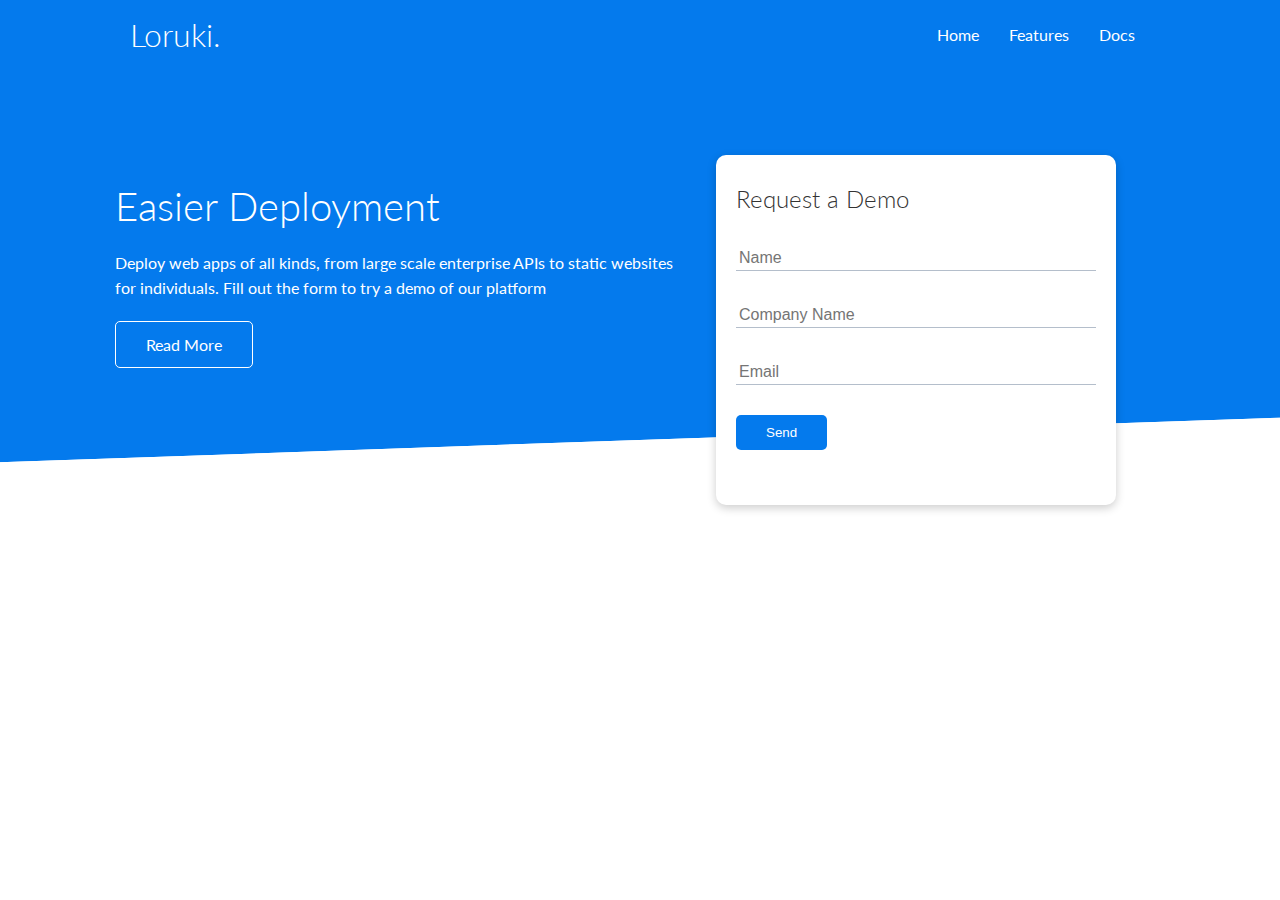
==== index.html @ eccd9734 "I create a basic landing page using html, css and js." ====
<!DOCTYPE html>
<html lang="en">
<head>
    <meta charset="UTF-8">
    <meta name="viewport" content="width=device-width, initial-scale=1.0">
    <link rel="stylesheet" href="https://cdnjs.cloudflare.com/ajax/libs/font-awesome/5.15.1/css/all.min.css" 
    integrity="sha512-+4zCK9k+qNFUR5X+cKL9EIR+ZOhtIloNl9GIKS57V1MyNsYpYcUrUeQc9vNfzsWfV28IaLL3i96P9sdNyeRssA==" 
    crossorigin="anonymous"/>
    <link rel="stylesheet" href="css/utilities.css">
    <link rel="stylesheet" href="css/style.css">
    <title>Loruki | Cloud Hosting For Everyone</title>
</head>
<body>

    <!-- Navbar -->
    <div class="navbar">
        <div class="container flex">
            <h1 class="logo">Loruki.</h1>
            <nav>
                <ul>
                    <li><a href="index.html">Home</a></li>
                    <li><a href="features.html">Features</a></li>
                    <li><a href="docs.html">Docs</a></li>
                </ul>
            </nav>
        </div>
    </div>

    <section class="showcase">
        <div class="container grid">
            <div class="showcase-text">
                <h1>Easier Deployment</h1>
                <p>Deploy web apps of all kinds, from large scale enterprise APIs to static websites for individuals. Fill out the form to try a demo of our platform</p>
                <a href="features.html" class="btn btn-outline">Read More</a>
            </div>

            <div class="showcase-form card">
                <h2>Request a Demo</h2>
                <form>
                    <div class="form-control">
                        <input type="text" name="name" placeholder="Name" required>
                    </div>
                    <div class="form-control">
                        <input type="text" name="company" placeholder="Company Name" required>
                    </div>
                    <div class="form-control">
                        <input type="email" name="email" placeholder="Email" required>
                    </div>
                    <input type="submit" value="Send" class="btn btn-primary">
                </form>
            </div>
        </div>
    </section>
</body>


</html>
---- css/style.css ----
@import url('https://fonts.googleapis.com/css2?family=Lato:wght@300&display=swap');

:root {
    --primary-color: #047aed;
}

* {
    box-sizing: border-box;
    padding: 0;
    margin: 0;
}

body {
    font-family: 'Lato', sans-serif;
    color: #333;
    line-height: 1.6;
}

ul {
    list-style-type: none;
}

a {
    text-decoration: none;
    color: #333;
}

h1, h2 {
    font-weight: 300;
    line-height: 1.2;
    margin: 10px 0;
}

p {
    margin: 10px 0;
}

img {
    width: 100%;
}

/* Navbar */ 

.navbar {
    background-color: var(--primary-color);
    color: #fff;
    height: 70px;
}

.navbar ul {
    display: flex;
}

.navbar a {
    color: #fff;
    padding: 10px;
    margin: 0 5px;
}

.navbar a:hover {
    border-bottom: 2px #fff solid;
}

.navbar .flex {
    justify-content: space-between;
}

/* Showcase*/

.showcase {
    height: 400px;
    background-color: var(--primary-color);
    color: white;
    position: relative;
}

.showcase h1 {
    font-size: 40px;
}

.showcase p {
    margin: 20px 0;
}

.showcase .grid {
    overflow: visible;
    grid-template-columns: 55% 45%;
    gap: 30px;
}

.showcase-form {
    position: relative;
    top: 60px;
    height: 350px;
    width: 400px;
    padding: 40px;
    z-index: 100;
}

.showcase-form .form-control {
    margin: 30px 0;
}

.showcase-form input[type='text'],
.showcase-form input[type='email'] {
    border: 0;
    border-bottom: 1px solid #b4becb;
    width: 100%;
    padding: 3px;
    font-size: 16px;
}

.showcase-form input:focus {
    outline: none;
}

.showcase::before,
.showcase::after {
    content: '';
    position: absolute;
    height: 100px;
    bottom: -70px;
    right: 0;
    left: 0;
    background: white;
    transform: skewY(-3deg);
    -webkit-transform: skewY(-2deg);
    -moz-transform: skewY(-2deg);
    -ms-transform: skewY(-2deg);
}

/* Utilities*/

.container {
    max-width: 1100px;
    margin: 0 auto;
    overflow: auto;
    padding: 0 40px;
}

.card {
    background-color: white;
    color: #333;
    border-radius: 10px;
    box-shadow: 0 3px 10px rgba(0, 0, 0, 0.2);
    padding: 20px;
    margin: 10px;
}

.btn {
    display: inline-block;
    padding: 10px 30px;
    cursor: pointer;
    background-color: var(--primary-color);
    color: #fff;
    border: none;
    border-radius: 5px;
}

.btn-outline {
    background-color: transparent;
    border: 1px #fff solid;
}

.flex {
    display: flex;
    justify-content: center;
    align-items: center;
    height: 100%;
}

.grid {
    display: grid;
    grid-template-columns: repeat(2, 1fr);
    gap: 20px;
    justify-content: center;
    align-items: center;
    height: 100%;
}
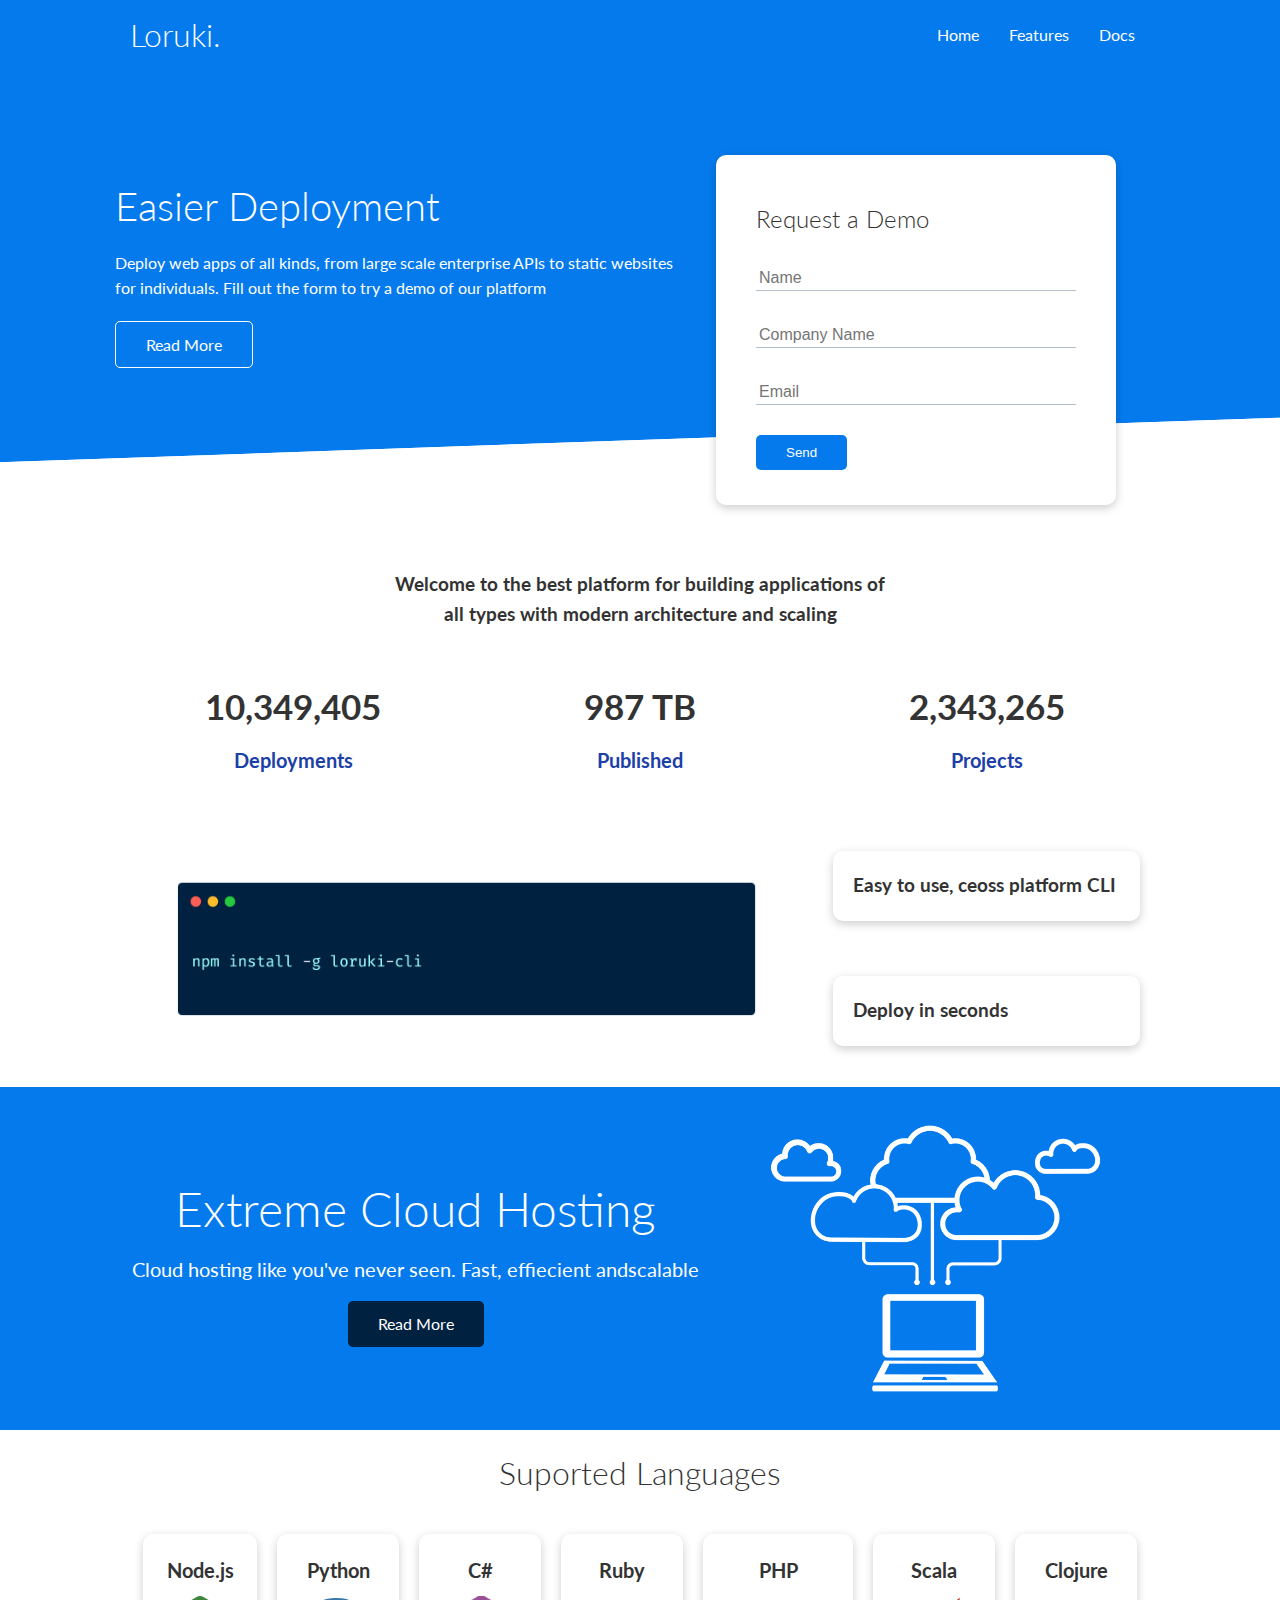
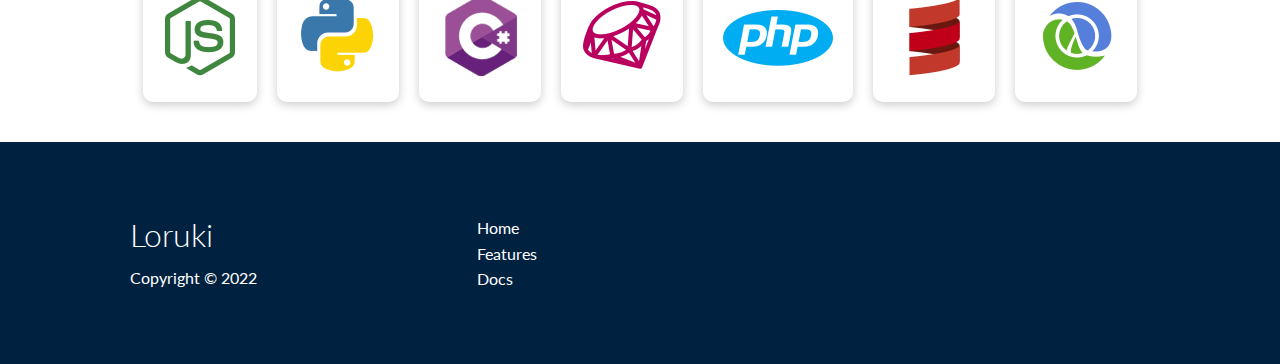
==== commit 90603ba5: "I create features and documentation pages and also a navigation bar and style it" ====
--- a/index.html
+++ b/index.html
@@ -13,6 +13,7 @@
 <body>
 
     <!-- Navbar -->
+
     <div class="navbar">
         <div class="container flex">
             <h1 class="logo">Loruki.</h1>
@@ -25,6 +26,8 @@
             </nav>
         </div>
     </div>
+
+    <!-- Showcase -->
 
     <section class="showcase">
         <div class="container grid">
@@ -51,7 +54,121 @@
             </div>
         </div>
     </section>
+
+     <!-- Starts -->
+
+     <section class="stats">
+        <div class="container">
+            <h3 class="stats-heading text-center my-1">
+             Welcome to the best platform for building applications of all types with modern architecture and scaling
+            </h3>
+
+            <div class="grid grid-3 text-center my-4">
+                <div>
+                    <i class="fas fa-server fa-3x"></i>
+                    <h3>10,349,405</h3>
+                    <p class="text-secondary">Deployments</p>
+                </div>
+                <div>
+                    <i class="fas fa-upload fa-3x"></i>
+                    <h3>987 TB</h3>
+                    <p class="text-secondary">Published</p>
+                </div>
+                <div>
+                    <i class="fas fa-project-diagram fa-3x"></i>
+                    <h3>2,343,265</h3>
+                    <p class="text-secondary">Projects</p>
+                </div>
+            </div>
+        </div>
+     </section>
+
+     <!-- Cli -->
+
+     <section class="cli">
+        <div class="container grid">
+            <img src="images/cli.png" alt="">
+            <div class="card">
+                <h3>Easy to use, ceoss platform CLI</h3>
+            </div>
+            <div class="card">
+                <h3>Deploy in seconds</h3>
+            </div>
+        </div>
+     </section>
+
+     <!-- Cloud -->
+
+     <section class="cloud bg-primary my-2 py-2">
+        <div class="container grid">
+            <div class="text-center">
+                <h2 class="lg">Extreme Cloud Hosting</h2>
+                <p class="lead my-1">Cloud hosting like you've never seen.
+                    Fast, effiecient andscalable</p>
+                <a href="features.html" class="btn btn-dark">Read More</a>    
+            </div>
+            <img src="images/cloud.png" alt="">
+        </div>
+     </section>
+
+     <!-- Languages -->
+     
+     <section class="languages">
+        <h2 class="md text-center my-2">Suported Languages</h2>
+        <div class="container flex">
+            <div class="card">
+                <h4>Node.js</h4>
+                <img src="images/logos/node.png" alt="">
+            </div>
+            <div class="card">
+                <h4>Python</h4>
+                <img src="images/logos/python.png" alt="">
+            </div>
+            <div class="card">
+                <h4>C#</h4>
+                <img src="images/logos/csharp.png" alt="">
+            </div>
+            <div class="card">
+                <h4>Ruby</h4>
+                <img src="images/logos/ruby.png" alt="">
+            </div>
+            <div class="card">
+                <h4>PHP</h4>
+                <img src="images/logos/php.png" alt="">
+            </div>
+            <div class="card">
+                <h4>Scala</h4>
+                <img src="images/logos/scala.png" alt="">
+            </div>
+            <div class="card">
+                <h4>Clojure</h4>
+                <img src="images/logos/clojure.png" alt="">
+            </div>
+        </div>
+     </section>
+
+     <!-- Footer -->
+
+     <footer class="footer bg-dark py-5">
+        <div class="container grid grid-3">
+            <div>
+                <h1>Loruki</h1>
+                <p>Copyright &copy; 2022</p>
+            </div>
+            <nav>
+                <ul>
+                    <li><a href="index.html">Home</a></li>
+                    <li><a href="features.html">Features</a></li>
+                    <li><a href="docs.html">Docs</a></li>
+                </ul>
+            </nav>
+            <div class="social">
+                <a href="#"><i class="fab fa-github fa-2x"></i></a>
+                <a href="#"><i class="fab fa-facebook fa-2x"></i></a>
+                <a href="#"><i class="fab fa-instagram fa-2x"></i></a>
+                <a href="#"><i class="fab fa-twitter fa-2x"></i></a>
+            </div>
+        </div>
+     </footer>
 </body>
-
-
 </html>
--- a/css/utilities.css
+++ b/css/utilities.css
@@ -0,0 +1,240 @@
+.container {
+    max-width: 1100px;
+    margin: 0 auto;
+    overflow: auto;
+    padding: 0 40px;
+}
+
+.card {
+    background-color: #fff;
+    color: #333;
+    border-radius: 10px;
+    box-shadow: 0 3px 10px rgba(0, 0, 0, 0.2);
+    padding: 20px;
+    margin: 10px;
+}
+
+.btn {
+    display: inline-block;
+    padding: 10px 30px;
+    cursor: pointer;
+    background-color: var(--primary-color);
+    color: #fff;
+    border: none;
+    border-radius: 5px;
+}
+
+.btn-outline {
+    background-color: transparent;
+    border: 1px #fff solid;
+}
+
+.btn:hover {
+    transform: scale(0.98);
+}
+
+/* Backgrounds & colored buttons */
+
+.bg-primary, 
+.btn-primary {
+    background-color: var(--primary-color);
+    color: #fff;
+}
+
+.bg-secondary, 
+.btn-secondary {
+    background-color: var(--secondary-color);
+    color: #fff;
+}
+
+.bg-dark, 
+.btn-dark {
+    background-color: var(--dark-color);
+    color: #fff;
+}
+
+.bg-light,
+.btn-light {
+    background-color: var(--light-color);
+    color: #333;
+}
+
+.bg-primary a, 
+.btn-primary a,
+.bg-secondary a, 
+.btn-secondary a,
+.bg-dark a, 
+.btn-dark a {
+    color: #fff;
+}
+
+/* Text colors */
+
+.text-primary {
+    color: var(--primary-color);
+}
+
+.text-secondary {
+    color: var(--secondary-color);
+}
+
+.text-dark {
+    color: var(--dark-color);
+}
+
+.text-light {
+    color: var(--light-color);  
+}
+
+/* Text sizes*/
+
+.lead {
+    font-size: 20px;
+}
+
+.sm {
+    font-size: 1rem;
+}
+
+.md {
+    font-size: 2rem;
+}
+
+.lg {
+    font-size: 3rem;
+}
+
+.xl {
+   font-size: 4rem; 
+}
+
+.text-center {
+    text-align: center;
+}
+
+/* Alert */
+
+.alert {
+    background-color: var(--light-color);
+    padding: 10px 20px;
+    font-weight: bold;
+    margin: 15px 0;
+}
+
+.alert i {
+    margin-right: 10px;
+}
+
+.alert-succes {
+    background-color: var(--success-color);
+    color: white;
+}
+
+.alert-error {
+    background-color: var(--error-color);
+    color: white;
+}
+
+.flex {
+    display: flex;
+    justify-content: center;
+    align-items: center;
+    height: 100%;
+}
+
+.grid {
+    display: grid;
+    grid-template-columns: repeat(2, 1fr);
+    gap: 20px;
+    justify-content: center;
+    align-items: center;
+    height: 100%;
+}
+
+.grid-3 {
+    grid-template-columns: repeat(3, 1fr);
+}
+
+/* Margin */
+
+.my-1 {
+    margin: 1rem 0;
+}
+
+.my-2 {
+    margin: 1.5rem 0;
+}
+
+.my-3{
+    margin: 2rem 0;
+}
+
+.my-4 {
+    margin: 3rem 0;
+}
+
+.my-5 {
+    margin: 4rem 0;
+}
+
+.m-1 {
+    margin: 1rem;
+}
+
+.m-2 {
+    margin: 1.5rem;
+}
+
+.m-3{
+    margin: 2rem;
+}
+
+.m-4 {
+    margin: 3rem;
+}
+
+.m-5 {
+    margin: 4rem;
+}
+
+/* Padding */
+
+.py-1 {
+    padding: 1rem 0;
+}
+
+.py-2 {
+    padding: 1.5rem 0;
+}
+
+.py-3{
+    padding: 2rem 0;
+}
+
+.py-4 {
+    padding: 3rem 0;
+}
+
+.py-5 {
+    padding: 4rem 0;
+}
+
+.p-1 {
+    padding: 1rem;
+}
+
+.p-2 {
+    padding: 1.5rem;
+}
+
+.p-3{
+    padding: 2rem;
+}
+
+.p-4 {
+    padding: 3rem;
+}
+
+.p-5 {
+    padding: 4rem;
+}
--- a/css/style.css
+++ b/css/style.css
@@ -2,6 +2,12 @@
 
 :root {
     --primary-color: #047aed;
+    --secondary-color: #1c3fa8;
+    --dark-color: #002240;
+    --light-color: #f4f4f4;
+    --success-color: #5cb85c;
+    --error-color: #d9534f;  
+
 }
 
 * {
@@ -37,6 +43,12 @@
 
 img {
     width: 100%;
+}
+
+code, pre {
+    background: #333;
+    color: white;
+    padding: 10px;
 }
 
 /* Navbar */ 
@@ -86,6 +98,10 @@
     overflow: visible;
     grid-template-columns: 55% 45%;
     gap: 30px;
+}
+
+.showcase-text {
+    animation: slideInFromLeft 1s ease-in;
 }
 
 .showcase-form {
@@ -95,6 +111,7 @@
     width: 400px;
     padding: 40px;
     z-index: 100;
+    animation: slideInFromRight 1s ease-in;
 }
 
 .showcase-form .form-control {
@@ -129,51 +146,226 @@
     -ms-transform: skewY(-2deg);
 }
 
-/* Utilities*/
-
-.container {
-    max-width: 1100px;
-    margin: 0 auto;
-    overflow: auto;
-    padding: 0 40px;
-}
-
-.card {
-    background-color: white;
-    color: #333;
-    border-radius: 10px;
-    box-shadow: 0 3px 10px rgba(0, 0, 0, 0.2);
-    padding: 20px;
-    margin: 10px;
-}
-
-.btn {
-    display: inline-block;
-    padding: 10px 30px;
-    cursor: pointer;
-    background-color: var(--primary-color);
-    color: #fff;
-    border: none;
-    border-radius: 5px;
-}
-
-.btn-outline {
-    background-color: transparent;
-    border: 1px #fff solid;
-}
-
-.flex {
-    display: flex;
-    justify-content: center;
-    align-items: center;
-    height: 100%;
-}
-
-.grid {
-    display: grid;
-    grid-template-columns: repeat(2, 1fr);
-    gap: 20px;
-    justify-content: center;
-    align-items: center;
-    height: 100%;
-}
+/* Stats*/
+
+.stats {
+    padding-top: 100px;
+    animation: slideInFromBottom 1s ease-in;
+}
+
+.stats-heading {
+    max-width: 500px;
+    margin: auto
+}
+
+.stats .grid h3 {
+    font-size: 35px;
+}
+.stats .grid p {
+    font-size: 20px;
+    font-weight: bold;
+}
+
+/* Cli */
+
+.cli .grid {
+    grid-template-columns: repeat(3, 1fr);
+    grid-template-rows: repeat(2, 1fr);
+}
+
+.cli .grid > *:first-child {
+    grid-column: 1 / span 2;
+    grid-row: 1 / span 2;
+}
+
+/* Cloud */
+
+.cloud .grid {
+    grid-template-columns: 4fr 3fr;
+}
+
+/* Languages */
+
+.languages .flex {
+    flex-wrap: wrap;
+}
+
+.languages .card {
+    text-align: center;
+    margin: 18px 10px 40px;
+    transition: transform 0.2s ease-in;
+}
+
+.languages .card h4 {
+    font-size: 20px;
+    margin-bottom: 10px;
+}
+
+.languages .card:hover {
+    transform: translateY(-15px);
+}
+
+/* Features */
+
+.features-head img,
+.docs-head img  {
+    width: 200px;
+    justify-self: flex-end;
+}
+
+.features-sub-head img {
+    width: 300px;
+    justify-self: flex-end;
+}
+
+.features-main .card > i {
+    margin: 20px;
+}
+
+.features-main .grid {
+    padding: 30px;
+}
+
+.features-main .grid > *:first-child {
+    grid-column: 1 / span 3;
+}
+
+.features-main .grid > *:nth-child(2) {
+    grid-column: 1 / span 2;
+}
+
+/*Docs*/
+
+.docs-main h3 {
+    margin: 20px 0;
+}
+
+.docs-main .grid {
+    grid-template-columns: 1fr 2fr;
+    align-items: flex-start;
+}
+
+.docs-main nav li {
+    font-size: 17px;
+    padding-bottom: 5px;
+    margin-bottom: 5px;
+    border-bottom: 1px #ccc solid;
+}
+
+.docs-main a:hover {
+    font-weight: bold;
+}
+
+/* Footer */
+
+.footer .social a {
+    margin: 0 10px;
+}
+
+/* Animations */
+
+@keyframes slideInFromLeft {
+    0% {
+        transform: translateX(-100%);
+    }
+    100% {
+        transform: translateX(0);
+    }
+}
+
+@keyframes slideInFromRight {
+    0% {
+        transform: translateX(100%);
+    }
+    100% {
+        transform: translateX(0);
+    }
+}
+
+@keyframes slideInFromTop {
+    0% {
+        transform: translateY(-100%);
+    }
+    100% {
+        transform: translateX(0);
+    }
+}
+
+@keyframes slideInFromBottom {
+    0% {
+        transform: translateY(100%);
+    }
+    100% {
+        transform: translateX(0);
+    }
+}
+
+/* Tablets and under */
+
+@media(max-width: 768px) {
+    .grid,
+    .showcase .grid,
+    .stats .grid,
+    .cli .grid,
+    .cloud .grid,
+    .features-main .grid,
+    .docs-main .grid {
+        grid-template-columns: 1fr;
+        grid-template-rows: 1fr;
+    }
+
+    .showcase {
+        height: auto;
+    }
+
+    .showcase-text {
+        text-align: center;
+        margin-top: 40px;
+        animation: slideInFromTop 1s ease-in;
+    }
+
+    .showcase-form {
+        justify-self: center;
+        margin: auto;
+        animation: slideInFromBottom 1s ease-in;
+    }
+
+    .cli .grid > *:first-child {
+        grid-column: 1;
+        grid-row: 1;
+    }
+
+    .features-head,
+    .features-sub-head,
+    .docs-head {
+        text-align: center;
+    }
+
+    .features-head img,
+    .features-sub-head img,
+    .docs-head img {
+        justify-self: center;
+    }
+
+    .features-main .grid >*:first-child,
+    .features-main .grid >*:nth-child(2) {
+        grid-column: 1;
+    }
+}
+
+/* Mobile */
+
+@media(max-width: 500px) {
+    .navbar {
+        height: 110px;
+    }
+
+    .navbar .flex {
+        flex-direction: column;
+    }
+
+    .navbar ul {
+        padding: 10px;
+        background-color: rgba(0, 0, 0, 0.1);
+    }
+}
